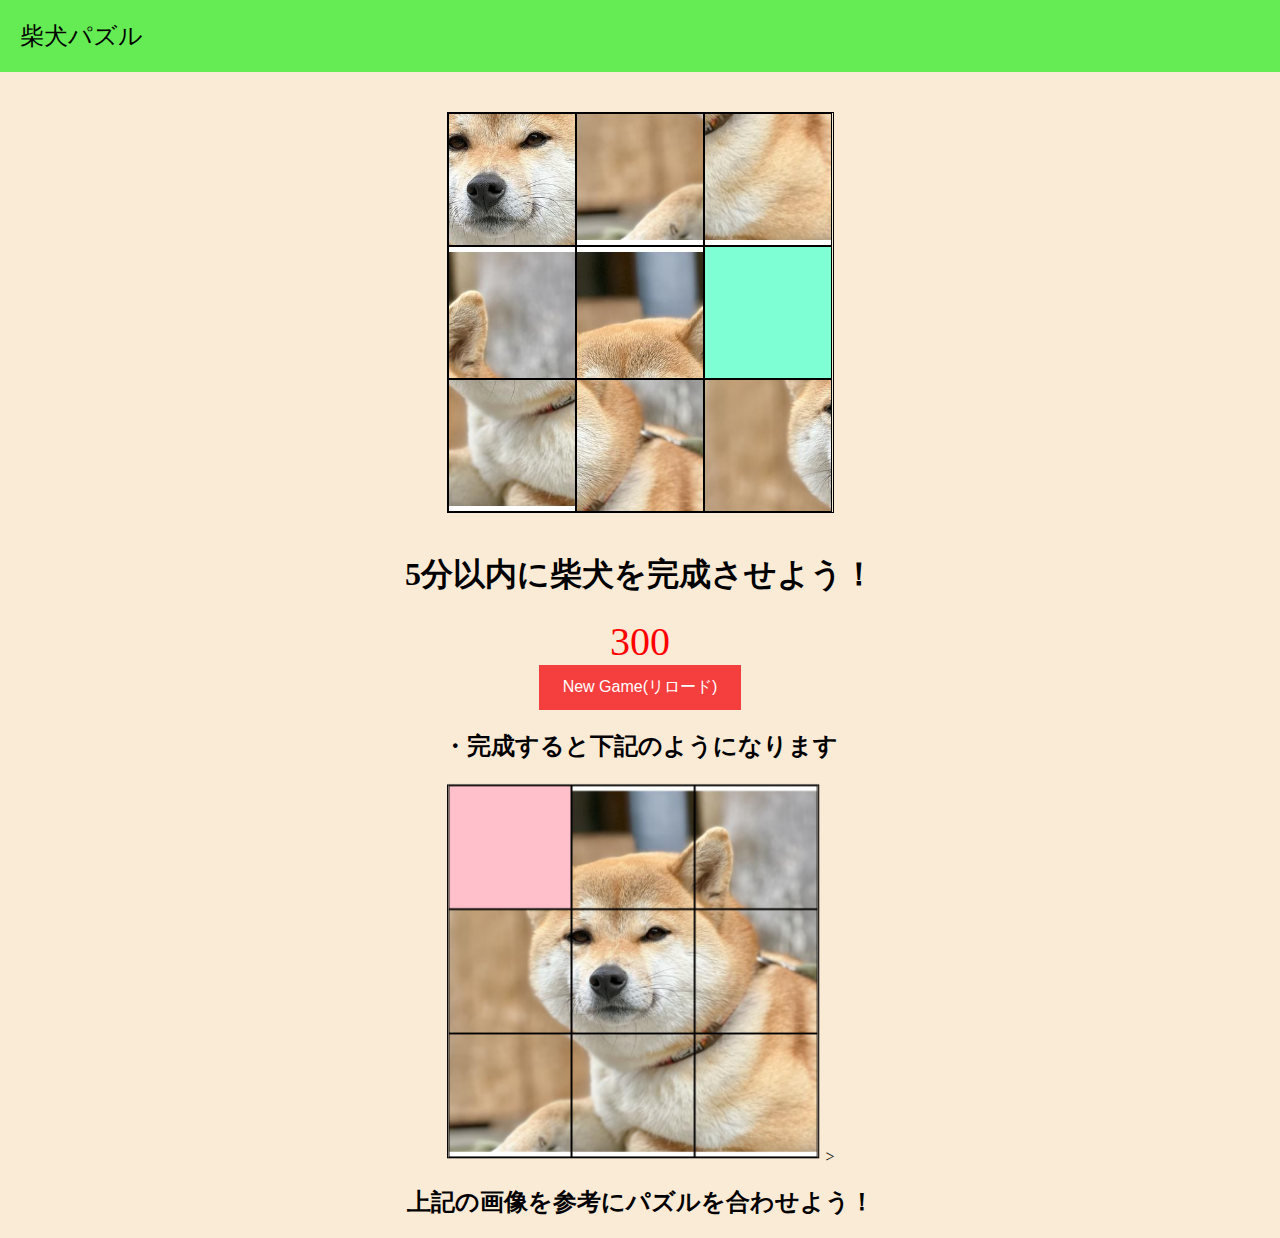
==== puzzle/index.html @ 8223ec50 "まとめサイト" ====
<!DOCTYPE html>
<html lang="ja">
  <head>
    <meta charset="utf-8">
    <title>柴犬パズル</title>
    
    <header>
      <div class="logo">
          柴犬パズル 
      </div>
      
  </header>


    <link rel="shortcut icon" href="/img/favicon.ico" type="image/x-icon">
    <meta name="viewport" content="width=device-width,initial-scale=1.0">
    <link rel="stylesheet" media="screen" href="style.css">
  </head>
  <body id="game">
    <div class="field">
      <div class="container">
        <div class="tile" data-index="0" id="0">
        </div>
        <div class="tile" data-index="1" id="1">
        </div>
        <div class="tile" data-index="2" id="2">
        </div>
      </div>
      <div class="container">
        <div class="tile" data-index="3" id="3">
        </div>
        <div class="tile" data-index="4" id="4">
        </div>
        <div class="tile" data-index="5" id="5">
        </div>
      </div>
      <div class="container">
        <div class="tile" data-index="6" id="6">
        </div>
        <div class="tile" data-index="7" id="7">
        </div>
        <div class="tile" data-index="8" id="8">
        </div>
      </div>
    </div>
    <h1>5分以内に柴犬を完成させよう！</h1>
    <p id="timer">300</p>

    <div class ="mainArea1">
      <button onclick="location.reload()">New Game(リロード)</button>
    </div>



    <h2>・完成すると下記のようになります</h2>
    
    <div class="mainArea2">
      <img src="img/ヒント.png"alt="" width="380" height="380" border="0">>
    </div>

    <h2>上記の画像を参考にパズルを合わせよう！</h2>
    


    <script src="index.js"></script>
  </body>
</html>
---- puzzle/style.css ----
body {
    margin: 0;
    padding: 0;
}

header {
    background-color: #65eb53;
    color: #000000;
    padding: 20px 0;
    display: flex;
    justify-content: space-between;
    align-items: center;
}

.logo {
    font-size: 24px;
    margin-left: 20px;
}
    


#game {
    background-color: antiquewhite;
}
.field {
    margin: 40px auto;
    padding: 0px;
    border: 1px solid black;
    width: 385px;
    cursor: pointer;
}
.container {
    width: 384px;
    height: 133px;
    margin: 0px auto;
    text-align: center;
    display: flex;
    background-color: aquamarine;
}
.container .tile {
    width: 128px;
    border: 1px solid black;
}

div[data-index="1"] {
    background: url("img/doge.png") no-repeat top center;
    background-size: 300%;
}
div[data-index="2"] {
    background: url("img/doge.png") no-repeat top right;
    background-size: 300%;
}
div[data-index="3"] {
    background: url("img/doge.png") no-repeat center left;
    background-size: 300%;
}
div[data-index="4"] {
    background: url("img/doge.png") no-repeat center center;
    background-size: 300%;
}
div[data-index="5"] {
    background: url("img/doge.png") no-repeat center right;
    background-size: 300%;
}
div[data-index="6"] {
    background: url("img/doge.png") no-repeat bottom left;
    background-size: 300%;
}
div[data-index="7"] {
    background: url("img/doge.png") no-repeat bottom center;
    background-size: 300%;
}
div[data-index="8"] {
    background: url("img/doge.png") no-repeat bottom right;
    background-size: 300%;
}
h1{
    text-align: center;
}
h2{
    text-align: center;
}
b{
    text-align: center;
}

.mainArea1{
    text-align: center;
}

.mainArea2{
    width:100%;
    
    text-align: center;
}

#timer{
    font-size: 40px;
    text-align: center;
    color: red;
    margin: 0px;
}
button {
    background-color: #f53e3e;
    color: white;
    padding: 12px 24px;
    font-size: 16px;
    border: none;
    cursor: pointer;
}
button:hover {
    background-color: #d77b7b;
}
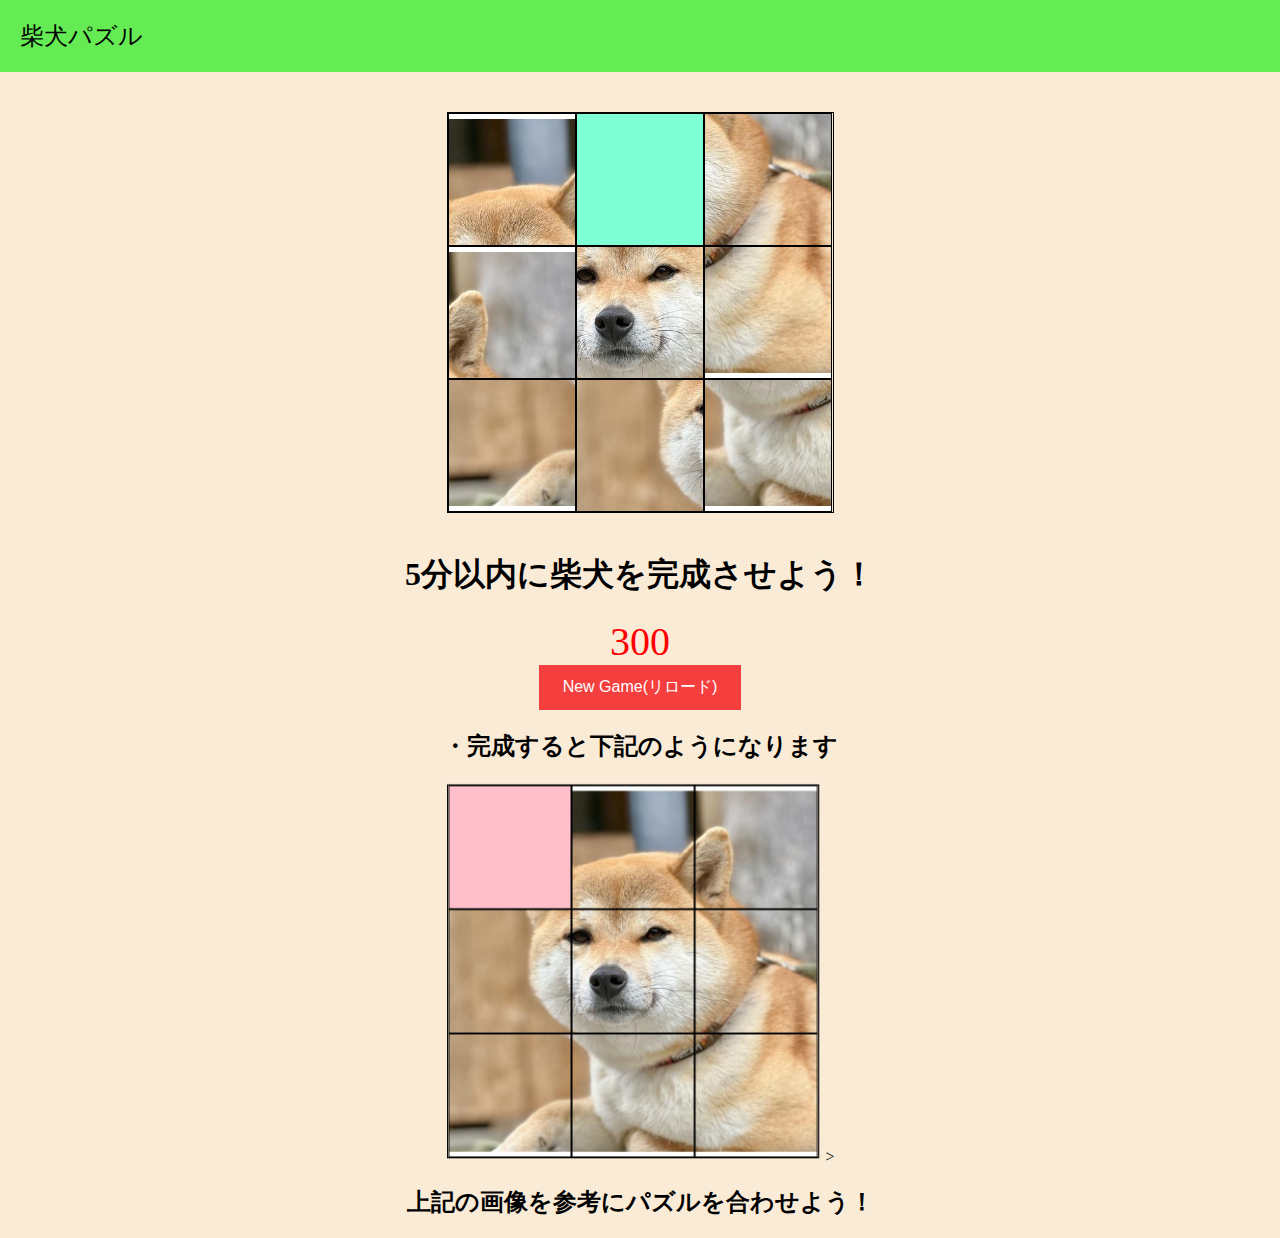
==== commit dcf3fcab: "1103" ====
--- a/puzzle/index.html
+++ b/puzzle/index.html
@@ -1,67 +1,67 @@
-<!DOCTYPE html>
-<html lang="ja">
-  <head>
-    <meta charset="utf-8">
-    <title>柴犬パズル</title>
-    
-    <header>
-      <div class="logo">
-          柴犬パズル 
-      </div>
-      
-  </header>
-
-
-    <link rel="shortcut icon" href="/img/favicon.ico" type="image/x-icon">
-    <meta name="viewport" content="width=device-width,initial-scale=1.0">
-    <link rel="stylesheet" media="screen" href="style.css">
-  </head>
-  <body id="game">
-    <div class="field">
-      <div class="container">
-        <div class="tile" data-index="0" id="0">
-        </div>
-        <div class="tile" data-index="1" id="1">
-        </div>
-        <div class="tile" data-index="2" id="2">
-        </div>
-      </div>
-      <div class="container">
-        <div class="tile" data-index="3" id="3">
-        </div>
-        <div class="tile" data-index="4" id="4">
-        </div>
-        <div class="tile" data-index="5" id="5">
-        </div>
-      </div>
-      <div class="container">
-        <div class="tile" data-index="6" id="6">
-        </div>
-        <div class="tile" data-index="7" id="7">
-        </div>
-        <div class="tile" data-index="8" id="8">
-        </div>
-      </div>
-    </div>
-    <h1>5分以内に柴犬を完成させよう！</h1>
-    <p id="timer">300</p>
-
-    <div class ="mainArea1">
-      <button onclick="location.reload()">New Game(リロード)</button>
-    </div>
-
-
-
-    <h2>・完成すると下記のようになります</h2>
-    
-    <div class="mainArea2">
-      <img src="img/ヒント.png"alt="" width="380" height="380" border="0">>
-    </div>
-
-    <h2>上記の画像を参考にパズルを合わせよう！</h2>
-    
-
-
-    <script src="index.js"></script>
-  </body>
+<!DOCTYPE html>
+<html lang="ja">
+  <head>
+    <meta charset="utf-8">
+    <title>柴犬パズル</title>
+    
+    <header>
+      <div class="logo">
+          柴犬パズル 
+      </div>
+      
+  </header>
+
+
+    <link rel="shortcut icon" href="/img/favicon.ico" type="image/x-icon">
+    <meta name="viewport" content="width=device-width,initial-scale=1.0">
+    <link rel="stylesheet" media="screen" href="style.css">
+  </head>
+  <body id="game">
+    <div class="field">
+      <div class="container">
+        <div class="tile" data-index="0" id="0">
+        </div>
+        <div class="tile" data-index="1" id="1">
+        </div>
+        <div class="tile" data-index="2" id="2">
+        </div>
+      </div>
+      <div class="container">
+        <div class="tile" data-index="3" id="3">
+        </div>
+        <div class="tile" data-index="4" id="4">
+        </div>
+        <div class="tile" data-index="5" id="5">
+        </div>
+      </div>
+      <div class="container">
+        <div class="tile" data-index="6" id="6">
+        </div>
+        <div class="tile" data-index="7" id="7">
+        </div>
+        <div class="tile" data-index="8" id="8">
+        </div>
+      </div>
+    </div>
+    <h1>5分以内に柴犬を完成させよう！</h1>
+    <p id="timer">300</p>
+
+    <div class ="mainArea1">
+      <button onclick="location.reload()">New Game(リロード)</button>
+    </div>
+
+
+
+    <h2>・完成すると下記のようになります</h2>
+    
+    <div class="mainArea2">
+      <img src="img/ヒント.png"alt="" width="380" height="380" border="0">>
+    </div>
+
+    <h2>上記の画像を参考にパズルを合わせよう！</h2>
+    
+
+
+    <script src="index.js"></script>
+  </body>
 </html>--- a/puzzle/style.css
+++ b/puzzle/style.css
@@ -1,113 +1,113 @@
-body {
-    margin: 0;
-    padding: 0;
-}
-
-header {
-    background-color: #65eb53;
-    color: #000000;
-    padding: 20px 0;
-    display: flex;
-    justify-content: space-between;
-    align-items: center;
-}
-
-.logo {
-    font-size: 24px;
-    margin-left: 20px;
-}
-    
-
-
-#game {
-    background-color: antiquewhite;
-}
-.field {
-    margin: 40px auto;
-    padding: 0px;
-    border: 1px solid black;
-    width: 385px;
-    cursor: pointer;
-}
-.container {
-    width: 384px;
-    height: 133px;
-    margin: 0px auto;
-    text-align: center;
-    display: flex;
-    background-color: aquamarine;
-}
-.container .tile {
-    width: 128px;
-    border: 1px solid black;
-}
-
-div[data-index="1"] {
-    background: url("img/doge.png") no-repeat top center;
-    background-size: 300%;
-}
-div[data-index="2"] {
-    background: url("img/doge.png") no-repeat top right;
-    background-size: 300%;
-}
-div[data-index="3"] {
-    background: url("img/doge.png") no-repeat center left;
-    background-size: 300%;
-}
-div[data-index="4"] {
-    background: url("img/doge.png") no-repeat center center;
-    background-size: 300%;
-}
-div[data-index="5"] {
-    background: url("img/doge.png") no-repeat center right;
-    background-size: 300%;
-}
-div[data-index="6"] {
-    background: url("img/doge.png") no-repeat bottom left;
-    background-size: 300%;
-}
-div[data-index="7"] {
-    background: url("img/doge.png") no-repeat bottom center;
-    background-size: 300%;
-}
-div[data-index="8"] {
-    background: url("img/doge.png") no-repeat bottom right;
-    background-size: 300%;
-}
-h1{
-    text-align: center;
-}
-h2{
-    text-align: center;
-}
-b{
-    text-align: center;
-}
-
-.mainArea1{
-    text-align: center;
-}
-
-.mainArea2{
-    width:100%;
-    
-    text-align: center;
-}
-
-#timer{
-    font-size: 40px;
-    text-align: center;
-    color: red;
-    margin: 0px;
-}
-button {
-    background-color: #f53e3e;
-    color: white;
-    padding: 12px 24px;
-    font-size: 16px;
-    border: none;
-    cursor: pointer;
-}
-button:hover {
-    background-color: #d77b7b;
-}
+body {
+    margin: 0;
+    padding: 0;
+}
+
+header {
+    background-color: #65eb53;
+    color: #000000;
+    padding: 20px 0;
+    display: flex;
+    justify-content: space-between;
+    align-items: center;
+}
+
+.logo {
+    font-size: 24px;
+    margin-left: 20px;
+}
+    
+
+
+#game {
+    background-color: antiquewhite;
+}
+.field {
+    margin: 40px auto;
+    padding: 0px;
+    border: 1px solid black;
+    width: 385px;
+    cursor: pointer;
+}
+.container {
+    width: 384px;
+    height: 133px;
+    margin: 0px auto;
+    text-align: center;
+    display: flex;
+    background-color: aquamarine;
+}
+.container .tile {
+    width: 128px;
+    border: 1px solid black;
+}
+
+div[data-index="1"] {
+    background: url("img/doge.png") no-repeat top center;
+    background-size: 300%;
+}
+div[data-index="2"] {
+    background: url("img/doge.png") no-repeat top right;
+    background-size: 300%;
+}
+div[data-index="3"] {
+    background: url("img/doge.png") no-repeat center left;
+    background-size: 300%;
+}
+div[data-index="4"] {
+    background: url("img/doge.png") no-repeat center center;
+    background-size: 300%;
+}
+div[data-index="5"] {
+    background: url("img/doge.png") no-repeat center right;
+    background-size: 300%;
+}
+div[data-index="6"] {
+    background: url("img/doge.png") no-repeat bottom left;
+    background-size: 300%;
+}
+div[data-index="7"] {
+    background: url("img/doge.png") no-repeat bottom center;
+    background-size: 300%;
+}
+div[data-index="8"] {
+    background: url("img/doge.png") no-repeat bottom right;
+    background-size: 300%;
+}
+h1{
+    text-align: center;
+}
+h2{
+    text-align: center;
+}
+b{
+    text-align: center;
+}
+
+.mainArea1{
+    text-align: center;
+}
+
+.mainArea2{
+    width:100%;
+    
+    text-align: center;
+}
+
+#timer{
+    font-size: 40px;
+    text-align: center;
+    color: red;
+    margin: 0px;
+}
+button {
+    background-color: #f53e3e;
+    color: white;
+    padding: 12px 24px;
+    font-size: 16px;
+    border: none;
+    cursor: pointer;
+}
+button:hover {
+    background-color: #d77b7b;
+}
